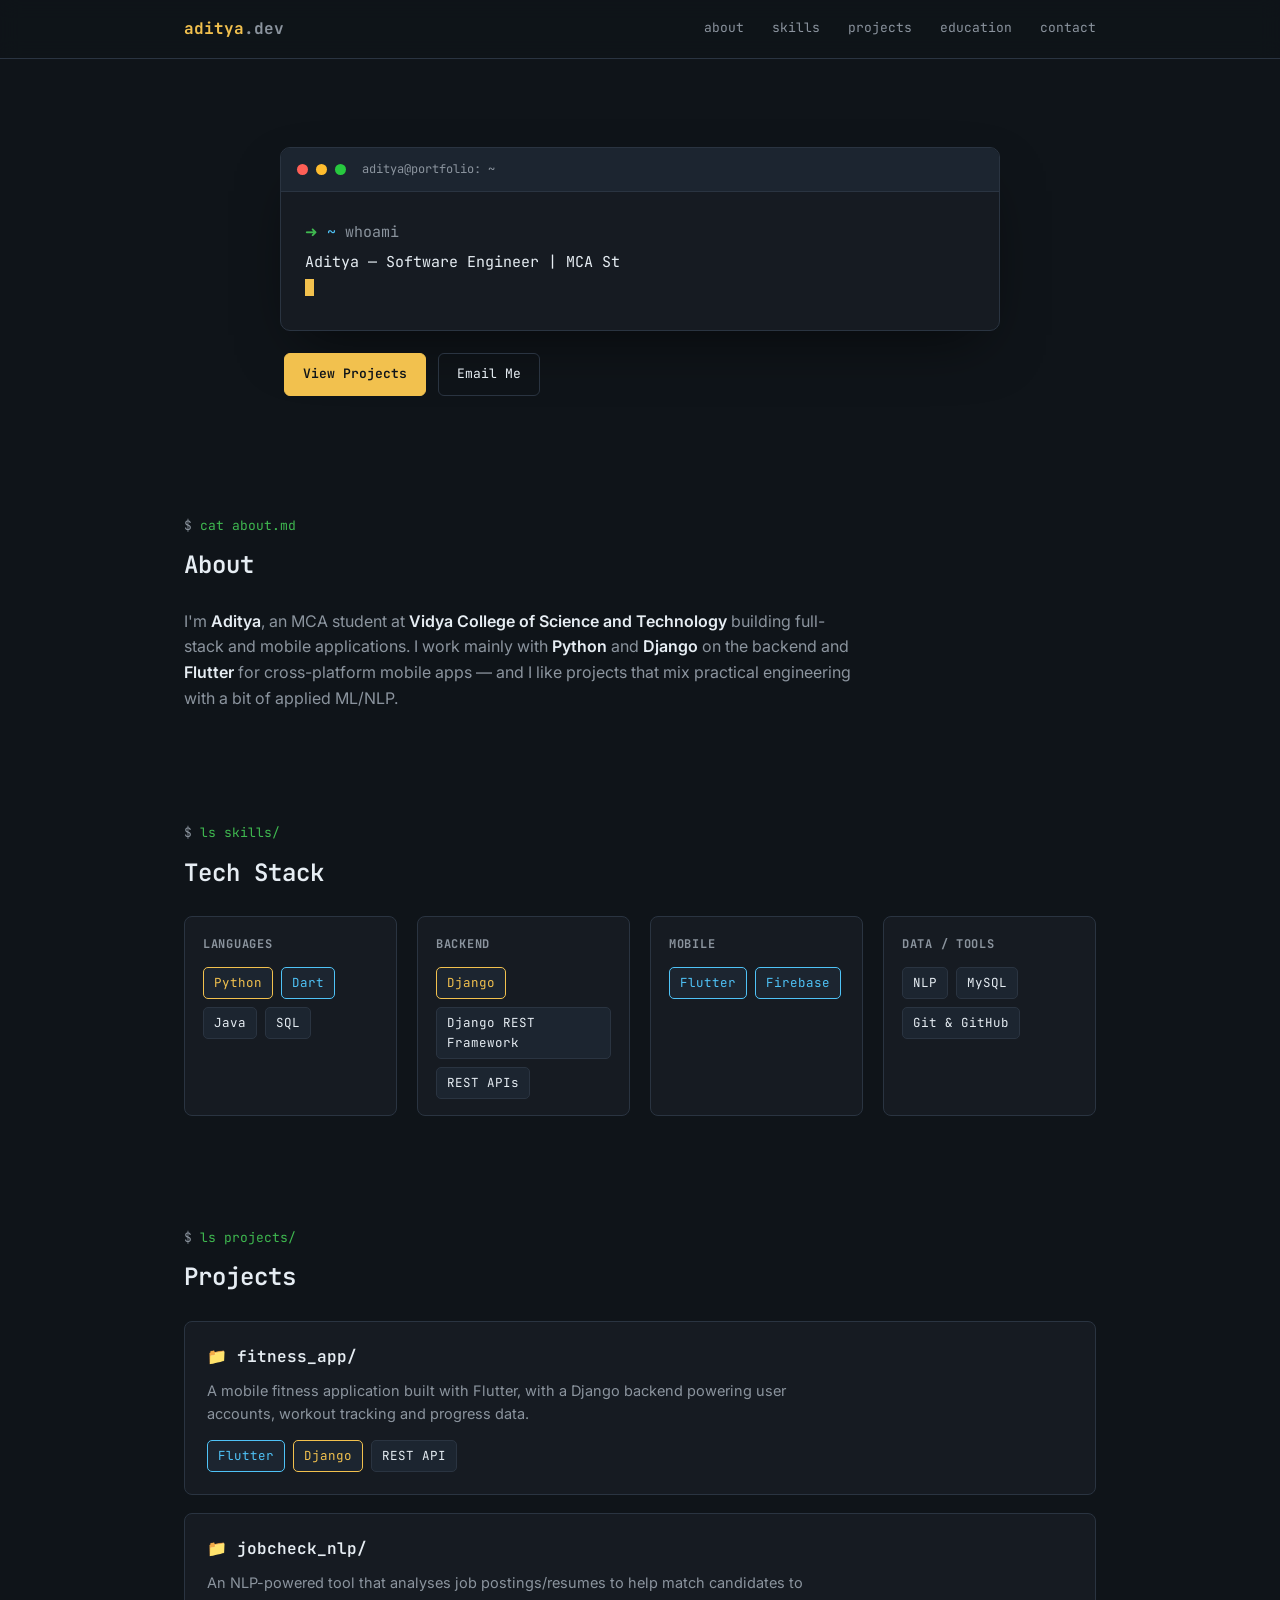
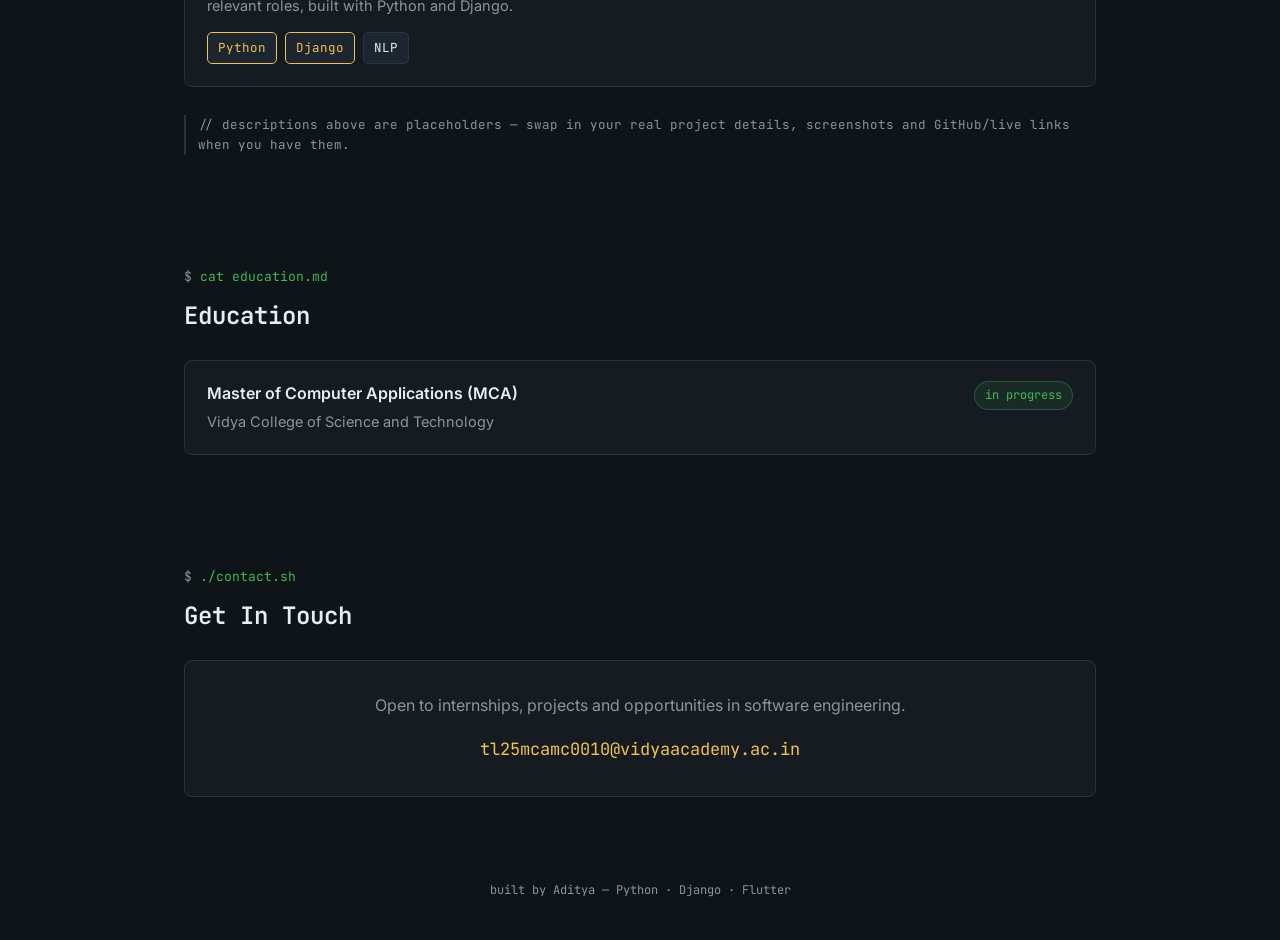
==== index.html @ 40ea6dd6 "Rename Index.html to index.html" ====
<!DOCTYPE html>
<html lang="en">
<head>
<meta charset="UTF-8">
<meta name="viewport" content="width=device-width, initial-scale=1.0">
<title>Aditya — Software Engineer</title>
<link rel="preconnect" href="https://fonts.googleapis.com">
<link href="https://fonts.googleapis.com/css2?family=JetBrains+Mono:wght@400;500;600;700&family=Inter:wght@400;500;600;700;800&display=swap" rel="stylesheet">
<style>
  :root{
    --bg: #0F1419;
    --surface: #161B22;
    --surface-2: #1C2530;
    --border: #2A3441;
    --text: #E6EDF3;
    --text-muted: #8B949E;
    --amber: #F2C14E;
    --cyan: #4FC3F7;
    --green: #3FB950;
    --mono: 'JetBrains Mono', monospace;
    --sans: 'Inter', sans-serif;
  }

  *{ margin:0; padding:0; box-sizing:border-box; }

  html{ scroll-behavior:smooth; }

  body{
    background:var(--bg);
    color:var(--text);
    font-family:var(--sans);
    line-height:1.6;
    -webkit-font-smoothing:antialiased;
  }

  a{ color:inherit; text-decoration:none; }

  ::selection{ background:var(--amber); color:#0F1419; }

  .wrap{
    max-width:960px;
    margin:0 auto;
    padding:0 24px;
  }

  /* ---------- NAV ---------- */
  header{
    position:sticky;
    top:0;
    z-index:50;
    background:rgba(15,20,25,0.85);
    backdrop-filter:blur(10px);
    border-bottom:1px solid var(--border);
  }
  nav{
    display:flex;
    align-items:center;
    justify-content:space-between;
    padding:16px 24px;
    max-width:960px;
    margin:0 auto;
  }
  .logo{
    font-family:var(--mono);
    font-weight:700;
    font-size:16px;
    color:var(--amber);
  }
  .logo span{ color:var(--text-muted); }
  .nav-links{
    display:flex;
    gap:28px;
    font-family:var(--mono);
    font-size:13px;
    color:var(--text-muted);
  }
  .nav-links a{ transition:color .15s ease; }
  .nav-links a:hover{ color:var(--cyan); }
  .nav-links a:focus-visible{ outline:2px solid var(--cyan); outline-offset:4px; border-radius:2px; }

  @media(max-width:640px){
    .nav-links{ display:none; }
  }

  /* ---------- HERO / TERMINAL ---------- */
  .hero{
    padding:88px 24px 64px;
  }
  .terminal{
    max-width:720px;
    margin:0 auto;
    background:var(--surface);
    border:1px solid var(--border);
    border-radius:10px;
    overflow:hidden;
    box-shadow:0 24px 60px -20px rgba(0,0,0,0.6);
  }
  .term-bar{
    display:flex;
    align-items:center;
    gap:8px;
    padding:12px 16px;
    background:var(--surface-2);
    border-bottom:1px solid var(--border);
  }
  .dot{ width:11px; height:11px; border-radius:50%; }
  .dot.red{ background:#ff5f56; }
  .dot.yellow{ background:#ffbd2e; }
  .dot.green{ background:#27c93f; }
  .term-title{
    margin-left:8px;
    font-family:var(--mono);
    font-size:12px;
    color:var(--text-muted);
  }
  .term-body{
    padding:28px 24px 32px;
    font-family:var(--mono);
    font-size:15px;
  }
  .term-line{ color:var(--text-muted); margin-bottom:6px; }
  .term-line .prompt{ color:var(--green); }
  .term-line .path{ color:var(--cyan); }
  #typed-out{ color:var(--text); white-space:pre-wrap; }
  .cursor{
    display:inline-block;
    width:9px;
    height:1.1em;
    background:var(--amber);
    vertical-align:text-bottom;
    animation:blink 1s step-end infinite;
  }
  @keyframes blink{ 50%{ opacity:0; } }

  .hero-sub{
    max-width:720px;
    margin:22px auto 0;
    padding:0 4px;
    display:flex;
    gap:12px;
    flex-wrap:wrap;
  }
  .btn{
    font-family:var(--mono);
    font-size:13px;
    padding:10px 18px;
    border-radius:6px;
    border:1px solid var(--border);
    transition:all .15s ease;
  }
  .btn-primary{
    background:var(--amber);
    color:#0F1419;
    border-color:var(--amber);
    font-weight:600;
  }
  .btn-primary:hover{ background:#ffd06b; }
  .btn-ghost{ color:var(--text); }
  .btn-ghost:hover{ border-color:var(--cyan); color:var(--cyan); }
  .btn:focus-visible{ outline:2px solid var(--cyan); outline-offset:2px; }

  /* ---------- SECTIONS ---------- */
  section{ padding:56px 24px; }
  .eyebrow{
    font-family:var(--mono);
    font-size:13px;
    color:var(--green);
    margin-bottom:10px;
  }
  .eyebrow::before{ content:"$ "; color:var(--text-muted); }
  h2{
    font-family:var(--mono);
    font-size:24px;
    font-weight:600;
    margin-bottom:24px;
    color:var(--text);
  }

  .about-text{
    max-width:680px;
    color:var(--text-muted);
    font-size:16px;
  }
  .about-text strong{ color:var(--text); font-weight:600; }

  /* ---------- SKILLS ---------- */
  .skill-groups{
    display:grid;
    grid-template-columns:repeat(auto-fit, minmax(200px,1fr));
    gap:20px;
  }
  .skill-group{
    background:var(--surface);
    border:1px solid var(--border);
    border-radius:8px;
    padding:18px 18px 16px;
  }
  .skill-group h3{
    font-family:var(--mono);
    font-size:12px;
    text-transform:uppercase;
    letter-spacing:.06em;
    color:var(--text-muted);
    margin-bottom:12px;
  }
  .pill-row{ display:flex; flex-wrap:wrap; gap:8px; }
  .pill{
    font-family:var(--mono);
    font-size:12.5px;
    padding:5px 10px;
    border-radius:5px;
    background:var(--surface-2);
    border:1px solid var(--border);
    color:var(--text);
  }
  .pill.core{ border-color:var(--amber); color:var(--amber); }
  .pill.mobile{ border-color:var(--cyan); color:var(--cyan); }

  /* ---------- PROJECTS ---------- */
  .projects{ display:flex; flex-direction:column; gap:18px; }
  .project-card{
    background:var(--surface);
    border:1px solid var(--border);
    border-radius:8px;
    padding:22px;
    transition:border-color .15s ease, transform .15s ease;
  }
  .project-card:hover{ border-color:var(--cyan); transform:translateY(-2px); }
  .project-head{
    display:flex;
    align-items:baseline;
    gap:10px;
    margin-bottom:10px;
    font-family:var(--mono);
  }
  .folder-icon{ color:var(--amber); }
  .project-name{ font-size:16px; font-weight:600; color:var(--text); }
  .project-desc{ color:var(--text-muted); font-size:14.5px; margin-bottom:14px; max-width:620px; }
  .tech-row{ display:flex; flex-wrap:wrap; gap:8px; }
  .note{
    margin-top:28px;
    font-family:var(--mono);
    font-size:12.5px;
    color:var(--text-muted);
    border-left:2px solid var(--border);
    padding-left:12px;
  }

  /* ---------- EDUCATION ---------- */
  .edu-card{
    background:var(--surface);
    border:1px solid var(--border);
    border-radius:8px;
    padding:20px 22px;
    display:flex;
    justify-content:space-between;
    align-items:flex-start;
    gap:16px;
    flex-wrap:wrap;
  }
  .edu-degree{ font-weight:600; font-size:16px; }
  .edu-school{ color:var(--text-muted); font-size:14.5px; margin-top:4px; }
  .edu-status{
    font-family:var(--mono);
    font-size:12px;
    color:var(--green);
    background:rgba(63,185,80,0.1);
    border:1px solid rgba(63,185,80,0.3);
    padding:4px 10px;
    border-radius:20px;
    white-space:nowrap;
  }

  /* ---------- CONTACT ---------- */
  .contact-box{
    background:var(--surface);
    border:1px solid var(--border);
    border-radius:8px;
    padding:32px;
    text-align:center;
  }
  .contact-box p{ color:var(--text-muted); margin-bottom:18px; }
  .email-link{
    font-family:var(--mono);
    font-size:17px;
    color:var(--amber);
    border-bottom:1px solid transparent;
  }
  .email-link:hover{ border-color:var(--amber); }

  footer{
    text-align:center;
    padding:28px 24px 40px;
    font-family:var(--mono);
    font-size:12px;
    color:var(--text-muted);
  }

  @media (prefers-reduced-motion: reduce){
    .cursor{ animation:none; }
    html{ scroll-behavior:auto; }
  }
</style>
</head>
<body>

<header>
  <nav>
    <div class="logo">aditya<span>.dev</span></div>
    <div class="nav-links">
      <a href="#about">about</a>
      <a href="#skills">skills</a>
      <a href="#projects">projects</a>
      <a href="#education">education</a>
      <a href="#contact">contact</a>
    </div>
  </nav>
</header>

<section class="hero">
  <div class="terminal">
    <div class="term-bar">
      <span class="dot red"></span><span class="dot yellow"></span><span class="dot green"></span>
      <span class="term-title">aditya@portfolio: ~</span>
    </div>
    <div class="term-body">
      <div class="term-line"><span class="prompt">➜</span> <span class="path">~</span> whoami</div>
      <div id="typed-out"></div><span class="cursor"></span>
    </div>
  </div>
  <div class="hero-sub">
    <a href="#projects" class="btn btn-primary">View Projects</a>
    <a href="mailto:tl25mcamc0010@vidyaacademy.ac.in" class="btn btn-ghost">Email Me</a>
  </div>
</section>

<section id="about">
  <div class="wrap">
    <div class="eyebrow">cat about.md</div>
    <h2>About</h2>
    <p class="about-text">
      I'm <strong>Aditya</strong>, an MCA student at <strong>Vidya College of Science and Technology</strong>
      building full-stack and mobile applications. I work mainly with <strong>Python</strong> and
      <strong>Django</strong> on the backend and <strong>Flutter</strong> for cross-platform mobile apps —
      and I like projects that mix practical engineering with a bit of applied ML/NLP.
    </p>
  </div>
</section>

<section id="skills">
  <div class="wrap">
    <div class="eyebrow">ls skills/</div>
    <h2>Tech Stack</h2>
    <div class="skill-groups">
      <div class="skill-group">
        <h3>Languages</h3>
        <div class="pill-row">
          <span class="pill core">Python</span>
          <span class="pill mobile">Dart</span>
          <span class="pill">Java</span>
          <span class="pill">SQL</span>
        </div>
      </div>
      <div class="skill-group">
        <h3>Backend</h3>
        <div class="pill-row">
          <span class="pill core">Django</span>
          <span class="pill">Django REST Framework</span>
          <span class="pill">REST APIs</span>
        </div>
      </div>
      <div class="skill-group">
        <h3>Mobile</h3>
        <div class="pill-row">
          <span class="pill mobile">Flutter</span>
          <span class="pill mobile">Firebase</span>
        </div>
      </div>
      <div class="skill-group">
        <h3>Data / Tools</h3>
        <div class="pill-row">
          <span class="pill">NLP</span>
          <span class="pill">MySQL</span>
          <span class="pill">Git &amp; GitHub</span>
        </div>
      </div>
    </div>
  </div>
</section>

<section id="projects">
  <div class="wrap">
    <div class="eyebrow">ls projects/</div>
    <h2>Projects</h2>
    <div class="projects">

      <div class="project-card">
        <div class="project-head">
          <span class="folder-icon">📁</span>
          <span class="project-name">fitness_app/</span>
        </div>
        <p class="project-desc">
          A mobile fitness application built with Flutter, with a Django backend powering user
          accounts, workout tracking and progress data.
        </p>
        <div class="tech-row">
          <span class="pill mobile">Flutter</span>
          <span class="pill core">Django</span>
          <span class="pill">REST API</span>
        </div>
      </div>

      <div class="project-card">
        <div class="project-head">
          <span class="folder-icon">📁</span>
          <span class="project-name">jobcheck_nlp/</span>
        </div>
        <p class="project-desc">
          An NLP-powered tool that analyses job postings/resumes to help match candidates to
          relevant roles, built with Python and Django.
        </p>
        <div class="tech-row">
          <span class="pill core">Python</span>
          <span class="pill core">Django</span>
          <span class="pill">NLP</span>
        </div>
      </div>

    </div>
    <p class="note">
      // descriptions above are placeholders — swap in your real project details, screenshots
      and GitHub/live links when you have them.
    </p>
  </div>
</section>

<section id="education">
  <div class="wrap">
    <div class="eyebrow">cat education.md</div>
    <h2>Education</h2>
    <div class="edu-card">
      <div>
        <div class="edu-degree">Master of Computer Applications (MCA)</div>
        <div class="edu-school">Vidya College of Science and Technology</div>
      </div>
      <span class="edu-status">in progress</span>
    </div>
  </div>
</section>

<section id="contact">
  <div class="wrap">
    <div class="eyebrow">./contact.sh</div>
    <h2>Get In Touch</h2>
    <div class="contact-box">
      <p>Open to internships, projects and opportunities in software engineering.</p>
      <a class="email-link" href="mailto:tl25mcamc0010@vidyaacademy.ac.in">tl25mcamc0010@vidyaacademy.ac.in</a>
    </div>
  </div>
</section>

<footer>
  built by Aditya — Python · Django · Flutter
</footer>

<script>
  const text = "Aditya — Software Engineer | MCA Student";
  const el = document.getElementById('typed-out');
  const reduceMotion = window.matchMedia('(prefers-reduced-motion: reduce)').matches;

  if(reduceMotion){
    el.textContent = text;
  } else {
    let i = 0;
    function typeChar(){
      if(i < text.length){
        el.textContent += text.charAt(i);
        i++;
        setTimeout(typeChar, 45);
      }
    }
    typeChar();
  }
</script>

</body>
</html>
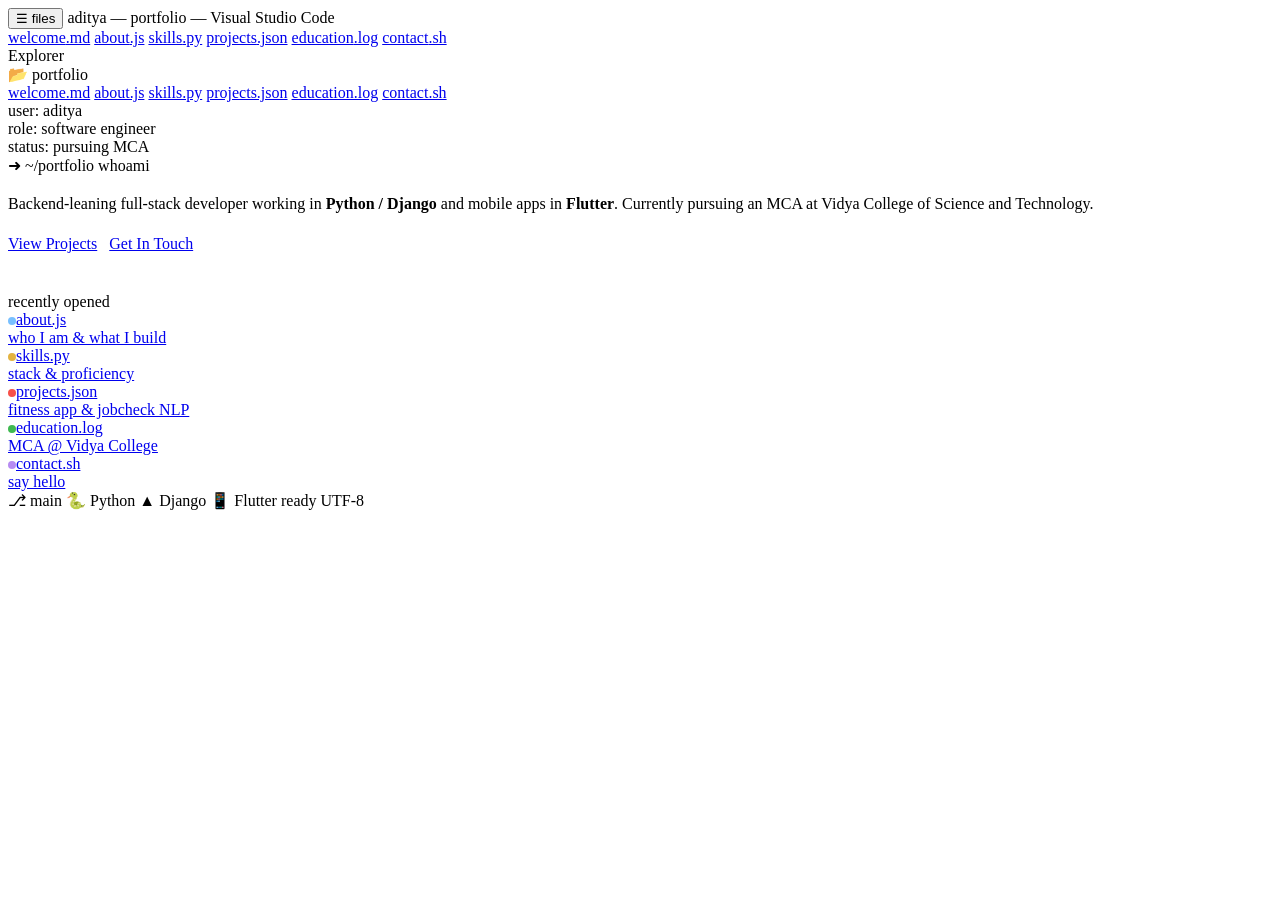
==== commit 4ea271ac: "Update index.html" ====
--- a/index.html
+++ b/index.html
@@ -3,485 +3,104 @@
 <head>
 <meta charset="UTF-8">
 <meta name="viewport" content="width=device-width, initial-scale=1.0">
-<title>Aditya — Software Engineer</title>
-<link rel="preconnect" href="https://fonts.googleapis.com">
-<link href="https://fonts.googleapis.com/css2?family=JetBrains+Mono:wght@400;500;600;700&family=Inter:wght@400;500;600;700;800&display=swap" rel="stylesheet">
-<style>
-  :root{
-    --bg: #0F1419;
-    --surface: #161B22;
-    --surface-2: #1C2530;
-    --border: #2A3441;
-    --text: #E6EDF3;
-    --text-muted: #8B949E;
-    --amber: #F2C14E;
-    --cyan: #4FC3F7;
-    --green: #3FB950;
-    --mono: 'JetBrains Mono', monospace;
-    --sans: 'Inter', sans-serif;
-  }
-
-  *{ margin:0; padding:0; box-sizing:border-box; }
-
-  html{ scroll-behavior:smooth; }
-
-  body{
-    background:var(--bg);
-    color:var(--text);
-    font-family:var(--sans);
-    line-height:1.6;
-    -webkit-font-smoothing:antialiased;
-  }
-
-  a{ color:inherit; text-decoration:none; }
-
-  ::selection{ background:var(--amber); color:#0F1419; }
-
-  .wrap{
-    max-width:960px;
-    margin:0 auto;
-    padding:0 24px;
-  }
-
-  /* ---------- NAV ---------- */
-  header{
-    position:sticky;
-    top:0;
-    z-index:50;
-    background:rgba(15,20,25,0.85);
-    backdrop-filter:blur(10px);
-    border-bottom:1px solid var(--border);
-  }
-  nav{
-    display:flex;
-    align-items:center;
-    justify-content:space-between;
-    padding:16px 24px;
-    max-width:960px;
-    margin:0 auto;
-  }
-  .logo{
-    font-family:var(--mono);
-    font-weight:700;
-    font-size:16px;
-    color:var(--amber);
-  }
-  .logo span{ color:var(--text-muted); }
-  .nav-links{
-    display:flex;
-    gap:28px;
-    font-family:var(--mono);
-    font-size:13px;
-    color:var(--text-muted);
-  }
-  .nav-links a{ transition:color .15s ease; }
-  .nav-links a:hover{ color:var(--cyan); }
-  .nav-links a:focus-visible{ outline:2px solid var(--cyan); outline-offset:4px; border-radius:2px; }
-
-  @media(max-width:640px){
-    .nav-links{ display:none; }
-  }
-
-  /* ---------- HERO / TERMINAL ---------- */
-  .hero{
-    padding:88px 24px 64px;
-  }
-  .terminal{
-    max-width:720px;
-    margin:0 auto;
-    background:var(--surface);
-    border:1px solid var(--border);
-    border-radius:10px;
-    overflow:hidden;
-    box-shadow:0 24px 60px -20px rgba(0,0,0,0.6);
-  }
-  .term-bar{
-    display:flex;
-    align-items:center;
-    gap:8px;
-    padding:12px 16px;
-    background:var(--surface-2);
-    border-bottom:1px solid var(--border);
-  }
-  .dot{ width:11px; height:11px; border-radius:50%; }
-  .dot.red{ background:#ff5f56; }
-  .dot.yellow{ background:#ffbd2e; }
-  .dot.green{ background:#27c93f; }
-  .term-title{
-    margin-left:8px;
-    font-family:var(--mono);
-    font-size:12px;
-    color:var(--text-muted);
-  }
-  .term-body{
-    padding:28px 24px 32px;
-    font-family:var(--mono);
-    font-size:15px;
-  }
-  .term-line{ color:var(--text-muted); margin-bottom:6px; }
-  .term-line .prompt{ color:var(--green); }
-  .term-line .path{ color:var(--cyan); }
-  #typed-out{ color:var(--text); white-space:pre-wrap; }
-  .cursor{
-    display:inline-block;
-    width:9px;
-    height:1.1em;
-    background:var(--amber);
-    vertical-align:text-bottom;
-    animation:blink 1s step-end infinite;
-  }
-  @keyframes blink{ 50%{ opacity:0; } }
-
-  .hero-sub{
-    max-width:720px;
-    margin:22px auto 0;
-    padding:0 4px;
-    display:flex;
-    gap:12px;
-    flex-wrap:wrap;
-  }
-  .btn{
-    font-family:var(--mono);
-    font-size:13px;
-    padding:10px 18px;
-    border-radius:6px;
-    border:1px solid var(--border);
-    transition:all .15s ease;
-  }
-  .btn-primary{
-    background:var(--amber);
-    color:#0F1419;
-    border-color:var(--amber);
-    font-weight:600;
-  }
-  .btn-primary:hover{ background:#ffd06b; }
-  .btn-ghost{ color:var(--text); }
-  .btn-ghost:hover{ border-color:var(--cyan); color:var(--cyan); }
-  .btn:focus-visible{ outline:2px solid var(--cyan); outline-offset:2px; }
-
-  /* ---------- SECTIONS ---------- */
-  section{ padding:56px 24px; }
-  .eyebrow{
-    font-family:var(--mono);
-    font-size:13px;
-    color:var(--green);
-    margin-bottom:10px;
-  }
-  .eyebrow::before{ content:"$ "; color:var(--text-muted); }
-  h2{
-    font-family:var(--mono);
-    font-size:24px;
-    font-weight:600;
-    margin-bottom:24px;
-    color:var(--text);
-  }
-
-  .about-text{
-    max-width:680px;
-    color:var(--text-muted);
-    font-size:16px;
-  }
-  .about-text strong{ color:var(--text); font-weight:600; }
-
-  /* ---------- SKILLS ---------- */
-  .skill-groups{
-    display:grid;
-    grid-template-columns:repeat(auto-fit, minmax(200px,1fr));
-    gap:20px;
-  }
-  .skill-group{
-    background:var(--surface);
-    border:1px solid var(--border);
-    border-radius:8px;
-    padding:18px 18px 16px;
-  }
-  .skill-group h3{
-    font-family:var(--mono);
-    font-size:12px;
-    text-transform:uppercase;
-    letter-spacing:.06em;
-    color:var(--text-muted);
-    margin-bottom:12px;
-  }
-  .pill-row{ display:flex; flex-wrap:wrap; gap:8px; }
-  .pill{
-    font-family:var(--mono);
-    font-size:12.5px;
-    padding:5px 10px;
-    border-radius:5px;
-    background:var(--surface-2);
-    border:1px solid var(--border);
-    color:var(--text);
-  }
-  .pill.core{ border-color:var(--amber); color:var(--amber); }
-  .pill.mobile{ border-color:var(--cyan); color:var(--cyan); }
-
-  /* ---------- PROJECTS ---------- */
-  .projects{ display:flex; flex-direction:column; gap:18px; }
-  .project-card{
-    background:var(--surface);
-    border:1px solid var(--border);
-    border-radius:8px;
-    padding:22px;
-    transition:border-color .15s ease, transform .15s ease;
-  }
-  .project-card:hover{ border-color:var(--cyan); transform:translateY(-2px); }
-  .project-head{
-    display:flex;
-    align-items:baseline;
-    gap:10px;
-    margin-bottom:10px;
-    font-family:var(--mono);
-  }
-  .folder-icon{ color:var(--amber); }
-  .project-name{ font-size:16px; font-weight:600; color:var(--text); }
-  .project-desc{ color:var(--text-muted); font-size:14.5px; margin-bottom:14px; max-width:620px; }
-  .tech-row{ display:flex; flex-wrap:wrap; gap:8px; }
-  .note{
-    margin-top:28px;
-    font-family:var(--mono);
-    font-size:12.5px;
-    color:var(--text-muted);
-    border-left:2px solid var(--border);
-    padding-left:12px;
-  }
-
-  /* ---------- EDUCATION ---------- */
-  .edu-card{
-    background:var(--surface);
-    border:1px solid var(--border);
-    border-radius:8px;
-    padding:20px 22px;
-    display:flex;
-    justify-content:space-between;
-    align-items:flex-start;
-    gap:16px;
-    flex-wrap:wrap;
-  }
-  .edu-degree{ font-weight:600; font-size:16px; }
-  .edu-school{ color:var(--text-muted); font-size:14.5px; margin-top:4px; }
-  .edu-status{
-    font-family:var(--mono);
-    font-size:12px;
-    color:var(--green);
-    background:rgba(63,185,80,0.1);
-    border:1px solid rgba(63,185,80,0.3);
-    padding:4px 10px;
-    border-radius:20px;
-    white-space:nowrap;
-  }
-
-  /* ---------- CONTACT ---------- */
-  .contact-box{
-    background:var(--surface);
-    border:1px solid var(--border);
-    border-radius:8px;
-    padding:32px;
-    text-align:center;
-  }
-  .contact-box p{ color:var(--text-muted); margin-bottom:18px; }
-  .email-link{
-    font-family:var(--mono);
-    font-size:17px;
-    color:var(--amber);
-    border-bottom:1px solid transparent;
-  }
-  .email-link:hover{ border-color:var(--amber); }
-
-  footer{
-    text-align:center;
-    padding:28px 24px 40px;
-    font-family:var(--mono);
-    font-size:12px;
-    color:var(--text-muted);
-  }
-
-  @media (prefers-reduced-motion: reduce){
-    .cursor{ animation:none; }
-    html{ scroll-behavior:auto; }
-  }
-</style>
+<title>Aditya — Portfolio</title>
+<link rel="stylesheet" href="style.css">
 </head>
 <body>
 
-<header>
-  <nav>
-    <div class="logo">aditya<span>.dev</span></div>
-    <div class="nav-links">
-      <a href="#about">about</a>
-      <a href="#skills">skills</a>
-      <a href="#projects">projects</a>
-      <a href="#education">education</a>
-      <a href="#contact">contact</a>
-    </div>
-  </nav>
-</header>
+<div class="titlebar">
+  <button class="sidebar-toggle" id="sidebarToggle">☰ files</button>
+  <span class="tb-dot red"></span><span class="tb-dot yellow"></span><span class="tb-dot green"></span>
+  <span class="tb-title">aditya — portfolio — Visual Studio Code</span>
+  <span class="tb-spacer"></span>
+</div>
 
-<section class="hero">
-  <div class="terminal">
-    <div class="term-bar">
-      <span class="dot red"></span><span class="dot yellow"></span><span class="dot green"></span>
-      <span class="term-title">aditya@portfolio: ~</span>
-    </div>
-    <div class="term-body">
-      <div class="term-line"><span class="prompt">➜</span> <span class="path">~</span> whoami</div>
-      <div id="typed-out"></div><span class="cursor"></span>
-    </div>
-  </div>
-  <div class="hero-sub">
-    <a href="#projects" class="btn btn-primary">View Projects</a>
-    <a href="mailto:tl25mcamc0010@vidyaacademy.ac.in" class="btn btn-ghost">Email Me</a>
-  </div>
-</section>
+<div class="tabbar">
+  <a class="tab active" href="index.html" data-page="index.html"><span class="dot-icon" style="background:#4FD1C5"></span>welcome<span class="ext">.md</span></a>
+  <a class="tab" href="about.html" data-page="about.html"><span class="dot-icon" style="background:#79C0FF"></span>about<span class="ext">.js</span></a>
+  <a class="tab" href="skills.html" data-page="skills.html"><span class="dot-icon" style="background:#E3B341"></span>skills<span class="ext">.py</span></a>
+  <a class="tab" href="projects.html" data-page="projects.html"><span class="dot-icon" style="background:#F85149"></span>projects<span class="ext">.json</span></a>
+  <a class="tab" href="education.html" data-page="education.html"><span class="dot-icon" style="background:#3FB950"></span>education<span class="ext">.log</span></a>
+  <a class="tab" href="contact.html" data-page="contact.html"><span class="dot-icon" style="background:#B78CF2"></span>contact<span class="ext">.sh</span></a>
+</div>
 
-<section id="about">
-  <div class="wrap">
-    <div class="eyebrow">cat about.md</div>
-    <h2>About</h2>
-    <p class="about-text">
-      I'm <strong>Aditya</strong>, an MCA student at <strong>Vidya College of Science and Technology</strong>
-      building full-stack and mobile applications. I work mainly with <strong>Python</strong> and
-      <strong>Django</strong> on the backend and <strong>Flutter</strong> for cross-platform mobile apps —
-      and I like projects that mix practical engineering with a bit of applied ML/NLP.
-    </p>
-  </div>
-</section>
-
-<section id="skills">
-  <div class="wrap">
-    <div class="eyebrow">ls skills/</div>
-    <h2>Tech Stack</h2>
-    <div class="skill-groups">
-      <div class="skill-group">
-        <h3>Languages</h3>
-        <div class="pill-row">
-          <span class="pill core">Python</span>
-          <span class="pill mobile">Dart</span>
-          <span class="pill">Java</span>
-          <span class="pill">SQL</span>
-        </div>
-      </div>
-      <div class="skill-group">
-        <h3>Backend</h3>
-        <div class="pill-row">
-          <span class="pill core">Django</span>
-          <span class="pill">Django REST Framework</span>
-          <span class="pill">REST APIs</span>
-        </div>
-      </div>
-      <div class="skill-group">
-        <h3>Mobile</h3>
-        <div class="pill-row">
-          <span class="pill mobile">Flutter</span>
-          <span class="pill mobile">Firebase</span>
-        </div>
-      </div>
-      <div class="skill-group">
-        <h3>Data / Tools</h3>
-        <div class="pill-row">
-          <span class="pill">NLP</span>
-          <span class="pill">MySQL</span>
-          <span class="pill">Git &amp; GitHub</span>
-        </div>
+<div class="body-shell">
+  <aside class="sidebar" id="sidebar">
+    <div class="sidebar-label">Explorer</div>
+    <div class="tree-root">
+      <div class="tree-folder">📂 portfolio</div>
+      <div class="tree-files">
+        <a class="tree-file active" href="index.html" data-page="index.html"><span class="dot-icon" style="background:#4FD1C5"></span>welcome.md</a>
+        <a class="tree-file" href="about.html" data-page="about.html"><span class="dot-icon" style="background:#79C0FF"></span>about.js</a>
+        <a class="tree-file" href="skills.html" data-page="skills.html"><span class="dot-icon" style="background:#E3B341"></span>skills.py</a>
+        <a class="tree-file" href="projects.html" data-page="projects.html"><span class="dot-icon" style="background:#F85149"></span>projects.json</a>
+        <a class="tree-file" href="education.html" data-page="education.html"><span class="dot-icon" style="background:#3FB950"></span>education.log</a>
+        <a class="tree-file" href="contact.html" data-page="contact.html"><span class="dot-icon" style="background:#B78CF2"></span>contact.sh</a>
       </div>
     </div>
-  </div>
-</section>
+    <div class="sidebar-footer">
+      <div><span class="k">user:</span> aditya</div>
+      <div><span class="k">role:</span> software engineer</div>
+      <div><span class="k">status:</span> pursuing MCA</div>
+    </div>
+  </aside>
 
-<section id="projects">
-  <div class="wrap">
-    <div class="eyebrow">ls projects/</div>
-    <h2>Projects</h2>
-    <div class="projects">
+  <main class="editor">
+    <div class="editor-inner">
 
-      <div class="project-card">
-        <div class="project-head">
-          <span class="folder-icon">📁</span>
-          <span class="project-name">fitness_app/</span>
+      <section class="hero">
+        <div class="term-line"><span class="prompt">➜</span> <span class="path">~/portfolio</span> whoami</div>
+        <div id="typed-out" data-text="Aditya — Software Engineer | MCA Student"></div><span class="cursor"></span>
+
+        <p class="prose" style="margin-top:20px; color:var(--text-dim);">
+          Backend-leaning full-stack developer working in <strong style="color:var(--text-bright)">Python / Django</strong>
+          and mobile apps in <strong style="color:var(--text-bright)">Flutter</strong>. Currently pursuing an MCA at
+          Vidya College of Science and Technology.
+        </p>
+
+        <div class="hero-sub" style="margin-top:22px; display:flex; gap:12px; flex-wrap:wrap;">
+          <a href="projects.html" class="btn btn-primary">View Projects</a>
+          <a href="contact.html" class="btn btn-ghost">Get In Touch</a>
         </div>
-        <p class="project-desc">
-          A mobile fitness application built with Flutter, with a Django backend powering user
-          accounts, workout tracking and progress data.
-        </p>
-        <div class="tech-row">
-          <span class="pill mobile">Flutter</span>
-          <span class="pill core">Django</span>
-          <span class="pill">REST API</span>
-        </div>
-      </div>
+      </section>
 
-      <div class="project-card">
-        <div class="project-head">
-          <span class="folder-icon">📁</span>
-          <span class="project-name">jobcheck_nlp/</span>
-        </div>
-        <p class="project-desc">
-          An NLP-powered tool that analyses job postings/resumes to help match candidates to
-          relevant roles, built with Python and Django.
-        </p>
-        <div class="tech-row">
-          <span class="pill core">Python</span>
-          <span class="pill core">Django</span>
-          <span class="pill">NLP</span>
-        </div>
+      <div class="eyebrow" style="margin-top:40px;">recently opened</div>
+      <div class="quick-links">
+        <a class="quick-card" href="about.html">
+          <div class="qc-top"><span class="dot-icon" style="background:#79C0FF;width:8px;height:8px;border-radius:50%;display:inline-block;"></span><span class="qc-title">about.js</span></div>
+          <div class="qc-desc">who I am &amp; what I build</div>
+        </a>
+        <a class="quick-card" href="skills.html">
+          <div class="qc-top"><span class="dot-icon" style="background:#E3B341;width:8px;height:8px;border-radius:50%;display:inline-block;"></span><span class="qc-title">skills.py</span></div>
+          <div class="qc-desc">stack &amp; proficiency</div>
+        </a>
+        <a class="quick-card" href="projects.html">
+          <div class="qc-top"><span class="dot-icon" style="background:#F85149;width:8px;height:8px;border-radius:50%;display:inline-block;"></span><span class="qc-title">projects.json</span></div>
+          <div class="qc-desc">fitness app &amp; jobcheck NLP</div>
+        </a>
+        <a class="quick-card" href="education.html">
+          <div class="qc-top"><span class="dot-icon" style="background:#3FB950;width:8px;height:8px;border-radius:50%;display:inline-block;"></span><span class="qc-title">education.log</span></div>
+          <div class="qc-desc">MCA @ Vidya College</div>
+        </a>
+        <a class="quick-card" href="contact.html">
+          <div class="qc-top"><span class="dot-icon" style="background:#B78CF2;width:8px;height:8px;border-radius:50%;display:inline-block;"></span><span class="qc-title">contact.sh</span></div>
+          <div class="qc-desc">say hello</div>
+        </a>
       </div>
 
     </div>
-    <p class="note">
-      // descriptions above are placeholders — swap in your real project details, screenshots
-      and GitHub/live links when you have them.
-    </p>
-  </div>
-</section>
+  </main>
+</div>
 
-<section id="education">
-  <div class="wrap">
-    <div class="eyebrow">cat education.md</div>
-    <h2>Education</h2>
-    <div class="edu-card">
-      <div>
-        <div class="edu-degree">Master of Computer Applications (MCA)</div>
-        <div class="edu-school">Vidya College of Science and Technology</div>
-      </div>
-      <span class="edu-status">in progress</span>
-    </div>
-  </div>
-</section>
+<div class="statusbar">
+  <span class="sb-item">⎇ main</span>
+  <span class="sb-item">🐍 Python</span>
+  <span class="sb-item">▲ Django</span>
+  <span class="sb-item">📱 Flutter</span>
+  <span class="sb-item sb-spacer" id="sb-msg">ready</span>
+  <span class="sb-item">UTF-8</span>
+</div>
 
-<section id="contact">
-  <div class="wrap">
-    <div class="eyebrow">./contact.sh</div>
-    <h2>Get In Touch</h2>
-    <div class="contact-box">
-      <p>Open to internships, projects and opportunities in software engineering.</p>
-      <a class="email-link" href="mailto:tl25mcamc0010@vidyaacademy.ac.in">tl25mcamc0010@vidyaacademy.ac.in</a>
-    </div>
-  </div>
-</section>
-
-<footer>
-  built by Aditya — Python · Django · Flutter
-</footer>
-
-<script>
-  const text = "Aditya — Software Engineer | MCA Student";
-  const el = document.getElementById('typed-out');
-  const reduceMotion = window.matchMedia('(prefers-reduced-motion: reduce)').matches;
-
-  if(reduceMotion){
-    el.textContent = text;
-  } else {
-    let i = 0;
-    function typeChar(){
-      if(i < text.length){
-        el.textContent += text.charAt(i);
-        i++;
-        setTimeout(typeChar, 45);
-      }
-    }
-    typeChar();
-  }
-</script>
-
+<script src="script.js"></script>
 </body>
 </html>
